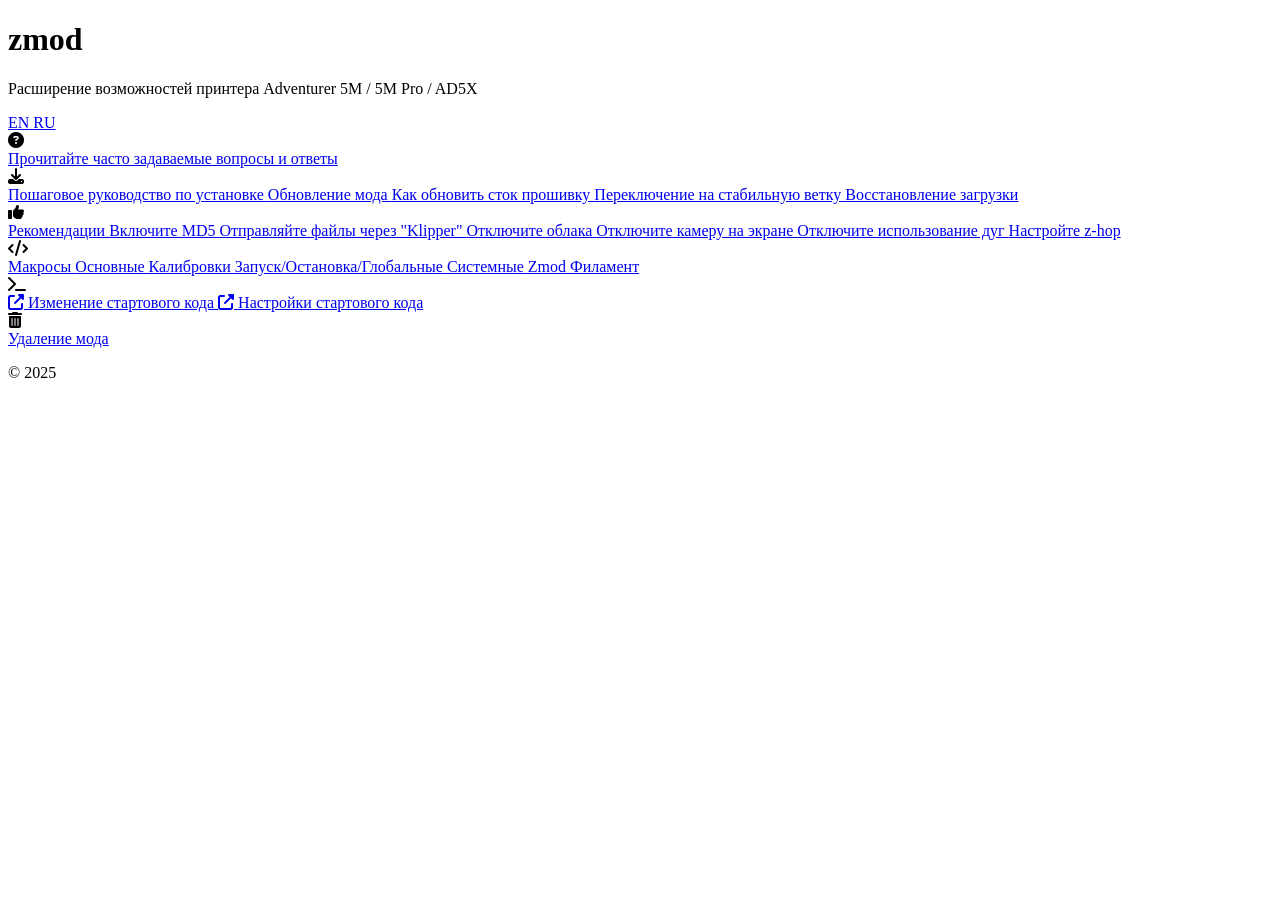
==== index_ru.html @ 7aacbcee "Merge pull request #3 from seligor/patch-2 Update index_ru.html" ====
<!DOCTYPE html>
<html lang="ru">
<head>
    <meta charset="UTF-8">
    <meta name="viewport" content="width=device-width, initial-scale=1.0">
    <title>Расширение возможностей принтера Adventurer 5M / 5M Pro / AD5X</title>
    <link rel="stylesheet" href="style.css">
    <link rel="stylesheet" href="https://cdnjs.cloudflare.com/ajax/libs/font-awesome/6.4.0/css/all.min.css">
</head>
<body>
    <header>
		<div class="header-content">
			<div class="title-container">
				<h1>zmod</h1>
				<p>Расширение возможностей принтера Adventurer 5M / 5M Pro / AD5X</p>
			</div>
		    <a href="index.html" class="language-switcher">
                <span class="toggle-text">EN</span>
                <span class="toggle-text active">RU</span>
                <span class="toggle-handle"></span>
            </a>
    </header>
    
    <main class="grid-container">
        <div class="grid-item">
            <div class="icon"><i class="fas fa-question-circle"></i></div>

            <div class="links-container">
                <a href="https://github.com/ghzserg/zmod/wiki/FAQ" 
                   target="_blank" 
                   class="content-link"
                   <i class="fas fa-external-link-alt"></i> Прочитайте часто задаваемые вопросы и ответы
                </a>
            </div>
        </div>
        
        <div class="grid-item">
            <div class="icon"><i class="fas fa-download"></i></div>

            <div class="links-container">
                <a href="https://github.com/ghzserg/zmod/wiki/Setup#установка-мода" 
                   target="_blank" 
                   class="content-link"
                   <i class="fas fa-external-link-alt"></i> Пошаговое руководство по установке
                </a>
                <a href="https://github.com/ghzserg/zmod/wiki/Setup#обновление-мода"
                    target="_blank"
                    class="content-link"
                    <i class="fas fa-external-link-alt"></i> Обновление мода
                </a>
                <a href="https://github.com/ghzserg/zmod/wiki/Setup#как-обновлять-сток"
                    target="_blank"
                    class="content-link"
                    <i class="fas fa-external-link-alt"></i> Как обновить сток прошивку
                </a>
                <a href="https://github.com/ghzserg/zmod/wiki/Setup#работа-на--относительно-стабильном-релизе"
                    target="_blank"
                    class="content-link"
                    <i class="fas fa-external-link-alt"></i> Переключение на стабильную ветку
                </a>
                <a href="https://github.com/ghzserg/zmod/wiki/Setup#восстановление-загрузки"
                    target="_blank"
                    class="content-link"
                    <i class="fas fa-external-link-alt"></i> Восстановление загрузки
                </a>
            </div>
        </div>
        

        
        <div class="grid-item">
            <div class="icon"><i class="fas fa-thumbs-up"></i></div>

            <div class="links-container">
                <a href="https://github.com/ghzserg/zmod/wiki/Recomendations" 
                   target="_blank" 
                   class="content-link"
                   <i class="fas fa-external-link-alt"></i> Рекомендации
                </a>
                <a href="https://github.com/ghzserg/zmod/wiki/Recomendations#включите--контроль-md5" 
                   target="_blank" 
                   class="content-link"
                    <i class="fas fa-external-link-alt"></i> Включите MD5
                </a>
                   <a href="https://github.com/ghzserg/zmod/wiki/Recomendations#отправляйте-файлы-на--печать-через-octoklipper" 
                   target="_blank" 
                   class="content-link"
                    <i class="fas fa-external-link-alt"></i> Отправляйте файлы через "Klipper"
                </a>
                <a href="https://github.com/ghzserg/zmod/wiki/Recomendations#отключите-китайские-облака" 
                   target="_blank" 
                   class="content-link"
                   <i class="fas fa-external-link-alt"></i> Отключите облака
                </a>
                <a href="https://github.com/ghzserg/zmod/wiki/Recomendations#отключите--на-экране--принтера--встроенную-камеру" 
                   target="_blank" 
                   class="content-link"
                   <i class="fas fa-external-link-alt"></i> Отключите камеру на экране
                </a>
                <a href="https://github.com/ghzserg/zmod/wiki/Recomendations#отключите-аппроксимация-дугами-arc_move" 
                   target="_blank" 
                   class="content-link"
                   <i class="fas fa-external-link-alt"></i> Отключите использование дуг
                </a>
                <a href="https://github.com/ghzserg/zmod/wiki/Recomendations#замените-cпиральныйавтоматич-z-hop" 
                   target="_blank" 
                   class="content-link"
                   <i class="fas fa-external-link-alt"></i> Настройте z-hop
                </a>
            </div>
        </div>

        <div class="grid-item">
            <div class="icon"><i class="fas fa-code"></i></div>

            <div class="links-container">
                <a href="https://github.com/ghzserg/zmod/wiki/Macros" 
                   target="_blank" 
                   class="content-link"
                   <i class="fas fa-external-link-alt"></i> Макросы
                </a>
                <a href="https://github.com/ghzserg/zmod/wiki/Main_ru" 
                   target="_blank" 
                   class="content-link"
                   <i class="fas fa-external-link-alt"></i> Основные
                </a>
                <a href="https://github.com/ghzserg/zmod/wiki/Calibrations_ru" 
                   target="_blank" 
                   class="content-link"
                   <i class="fas fa-external-link-alt"></i> Калибровки
                </a>
                <a href="https://github.com/ghzserg/zmod/wiki/Global_ru" 
                   target="_blank" 
                   class="content-link"
                   <i class="fas fa-external-link-alt"></i> Запуск/Остановка/Глобальные
                </a>
                <a href="https://github.com/ghzserg/zmod/wiki/System_ru" 
                   target="_blank" 
                   class="content-link"
                   <i class="fas fa-external-link-alt"></i> Системные
                </a>
                <a href="https://github.com/ghzserg/zmod/wiki/Zmod_ru" 
                   target="_blank" 
                   class="content-link"
                   <i class="fas fa-external-link-alt"></i> Zmod
                </a>
                <a href="https://github.com/ghzserg/zmod/wiki/Filament_ru" 
                   target="_blank" 
                   class="content-link"
                   <i class="fas fa-external-link-alt"></i> Филамент
                </a>

            </div>
        </div>

        <div class="grid-item">
            <div class="icon"><i class="fas fa-terminal"></i></div>

            <div class="links-container">
                <a href="https://github.com/ghzserg/zmod/wiki/FAQ#через-изменение-стартового-кода-и-макрос-start_print" 
                    target="_blank" 
                    class="content-link">
                    <i class="fas fa-external-link-alt"></i> Изменение стартового кода
                </a>
                <a href="https://github.com/ghzserg/zmod/wiki/FAQ#надо-ли-менять-что-то-в-стартовом-коде"
                    target="_blank" 
                    class="content-link">
                    <i class="fas fa-external-link-alt"></i> Настройки стартового кода
                </a>
            </div>
        </div>


        <div class="grid-item">
            <div class="icon"><i class="fas fa-trash-alt"></i></div>

            <div class="links-container">
                <a href="https://github.com/ghzserg/zmod/wiki/Setup#удаление---временное-отключение-мода" 
                   target="_blank" 
                   class="content-link"
                   <i class="fas fa-external-link-alt"></i> Удаление мода
                </a>
            </div>
        </div>


    </main>

    <footer>
        <p>© 2025</p>
    </footer>

</body>
</html>
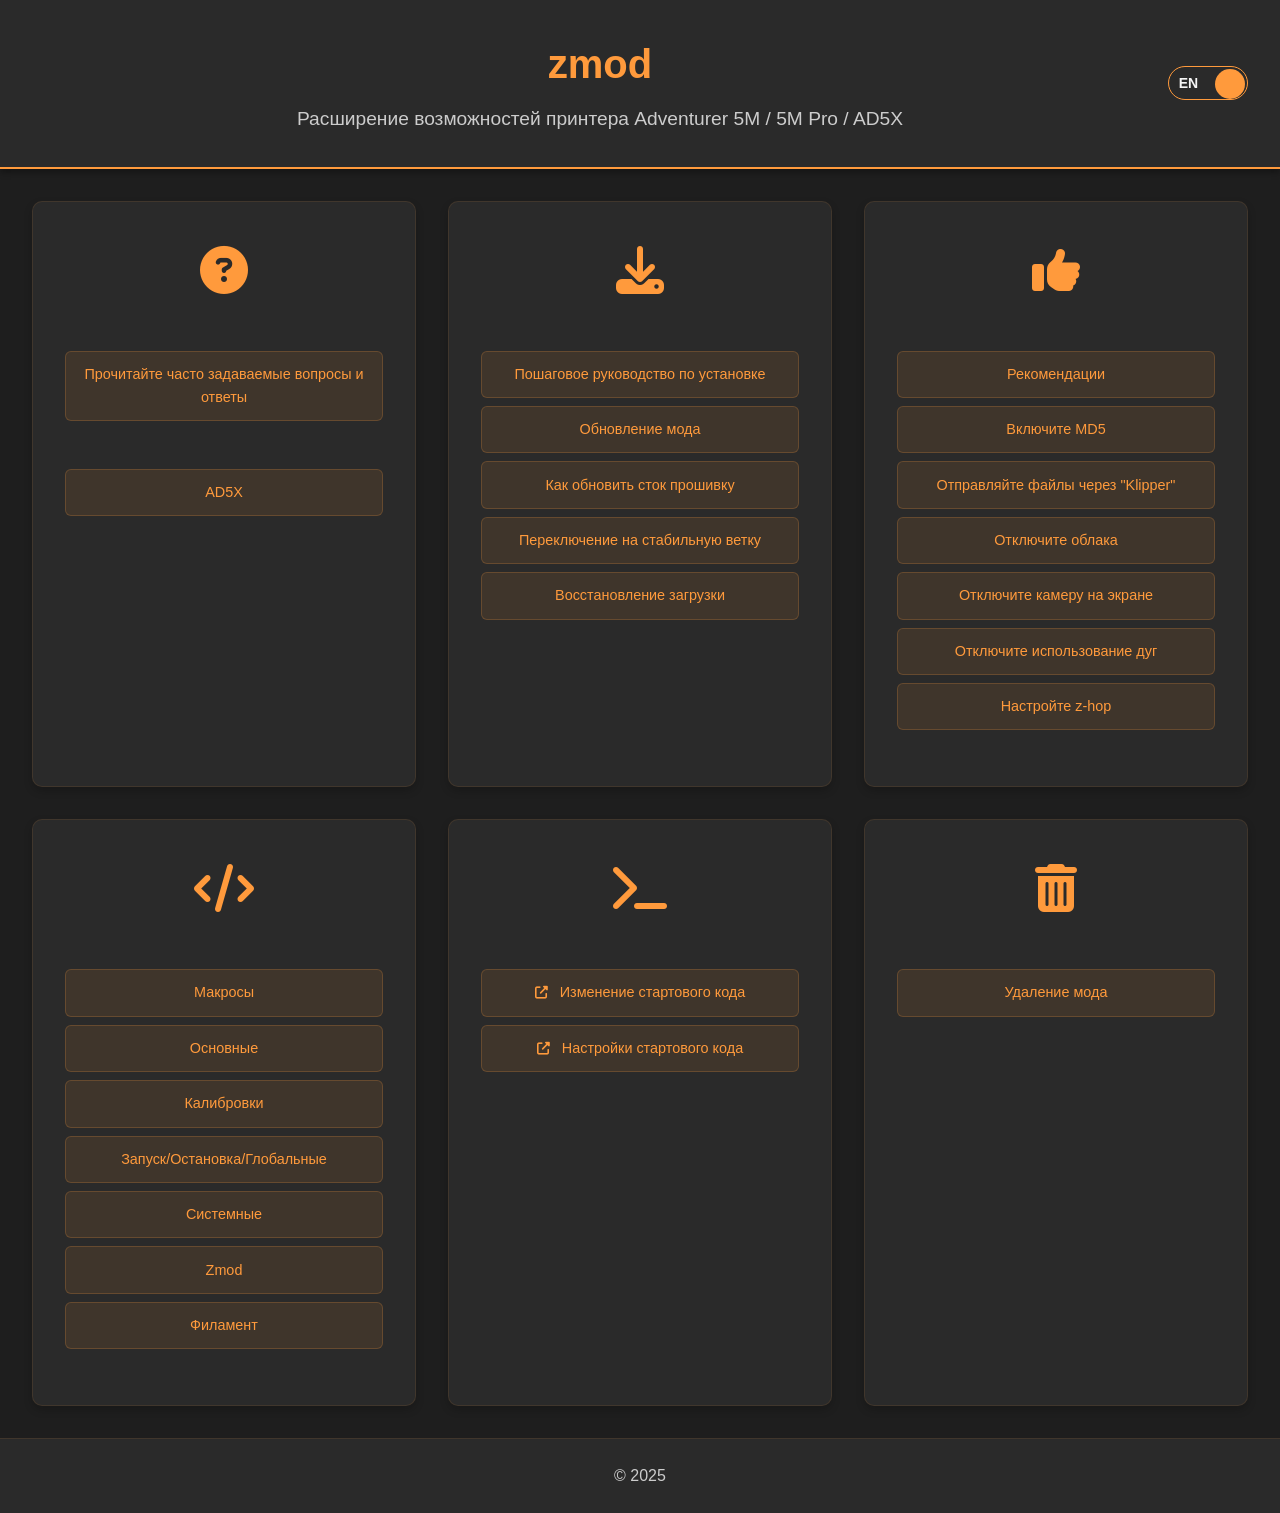
==== commit 2fa83f42: "Google" ====
--- a/index_ru.html
+++ b/index_ru.html
@@ -3,6 +3,7 @@
 <head>
     <meta charset="UTF-8">
     <meta name="viewport" content="width=device-width, initial-scale=1.0">
+    <meta name="google-site-verification" content="BIUrU5XFFF49SNm54-2f_i4-lqQy1WAagr-MUY8la9s" />
     <title>Расширение возможностей принтера Adventurer 5M / 5M Pro / AD5X</title>
     <link rel="stylesheet" href="style.css">
     <link rel="stylesheet" href="https://cdnjs.cloudflare.com/ajax/libs/font-awesome/6.4.0/css/all.min.css">
@@ -27,9 +28,16 @@
 
             <div class="links-container">
                 <a href="https://github.com/ghzserg/zmod/wiki/FAQ" 
-                   target="_blank" 
+                   target="_blank"
                    class="content-link"
                    <i class="fas fa-external-link-alt"></i> Прочитайте часто задаваемые вопросы и ответы
+                </a>
+            </div>
+            <div class="links-container">
+                <a href="https://github.com/ghzserg/zmod/wiki/AD5X"
+                   target="_blank"
+                   class="content-link"
+                   <i class="fas fa-external-link-alt"></i> AD5X
                 </a>
             </div>
         </div>
--- a/style.css
+++ b/style.css
@@ -0,0 +1,217 @@
+:root {
+    --bg-dark: #1e1e1e;
+    --bg-panel: #2a2a2a;
+    --accent-primary: #ff9a3c;
+    --accent-secondary: #ff6b6b;
+    --text-primary: #f5f5f5;
+    --text-secondary: #cccccc;
+    --link-color: #ff9a3c;
+    --link-hover: #ff6b6b;
+}
+
+* {
+    margin: 0;
+    padding: 0;
+    box-sizing: border-box;
+    font-family: 'Segoe UI', Tahoma, Geneva, Verdana, sans-serif;
+}
+
+body {
+    background-color: var(--bg-dark);
+    color: var(--text-primary);
+    min-height: 100vh;
+    display: flex;
+    flex-direction: column;
+    line-height: 1.6;
+}
+
+header {
+    background-color: var(--bg-panel);
+    padding: 2rem;
+    text-align: center;
+    box-shadow: 0 4px 6px rgba(0, 0, 0, 0.3);
+    border-bottom: 2px solid var(--accent-primary);
+}
+
+header h1 {
+    font-size: 2.5rem;
+    margin-bottom: 0.5rem;
+    color: var(--accent-primary);
+}
+
+header p {
+    font-size: 1.2rem;
+    color: var(--text-secondary);
+}
+
+.header-content {
+    display: flex;
+    justify-content: space-between;
+    align-items: center;
+    width: 100%;
+}
+
+.title-container {
+    flex: 1;
+}
+
+.language-switcher {
+    display: inline-block;
+    position: relative;
+    width: 80px;
+    height: 34px;
+    background-color: var(--bg-panel);
+    border-radius: 17px;
+    cursor: pointer;
+    transition: all 0.3s;
+    border: 1px solid var(--accent-primary);
+    overflow: hidden;
+    text-decoration: none;
+}
+
+.toggle-text {
+    position: absolute;
+    top: 50%;
+    transform: translateY(-50%);
+    font-size: 14px;
+    font-weight: bold;
+    color: var(--text-primary);
+    transition: all 0.3s;
+    width: 50%;
+    text-align: center;
+}
+
+.toggle-text:first-child {
+    left: 0;
+}
+
+.toggle-text:last-child {
+    right: 0;
+}
+
+.toggle-text.active {
+    color: var(--accent-primary);
+    font-weight: bold;
+}
+
+.toggle-handle {
+    position: absolute;
+    top: 2px;
+    width: 30px;
+    height: 30px;
+    background-color: var(--accent-primary);
+    border-radius: 50%;
+    transition: all 0.3s;
+}
+
+/* Позиция для английской версии (index.html) */
+.language-switcher .toggle-handle {
+    left: 2px;
+}
+
+/* Позиция для русской версии (index_ru.html) */
+.language-switcher[href="index.html"] .toggle-handle {
+    left: calc(100% - 32px);
+}
+
+.language-switcher:hover {
+    background-color: var(--hover-color);
+}
+
+
+
+.grid-container {
+    display: grid;
+    grid-template-columns: repeat(auto-fill, minmax(300px, 1fr));
+    gap: 2rem;
+    padding: 2rem;
+    flex: 1;
+}
+
+.grid-item {
+    background-color: var(--bg-panel);
+    border-radius: 10px;
+    padding: 2rem;
+    text-align: center;
+    transition: all 0.3s ease;
+    cursor: pointer;
+    box-shadow: 0 4px 8px rgba(0, 0, 0, 0.2);
+    display: flex;
+    flex-direction: column;
+    align-items: center;
+    /*justify-content: center;*/
+    border: 1px solid rgba(255, 154, 60, 0.1);
+}
+
+.grid-item:hover {
+    transform: translateY(-5px);
+    box-shadow: 0 6px 12px rgba(0, 0, 0, 0.3);
+    border-color: rgba(255, 154, 60, 0.3);
+}
+
+.icon {
+    font-size: 3rem;
+    margin-bottom: 1rem;
+    color: var(--accent-primary);
+}
+
+.grid-item h2 {
+    margin-bottom: 0.5rem;
+    font-size: 1.5rem;
+    color: var(--text-primary);
+}
+
+.grid-item p {
+    color: var(--text-secondary);
+    font-size: 1rem;
+}
+
+/* Стили для ссылок */
+.links-container {
+    margin: 1rem 0;
+    width: 100%;
+}
+
+.content-link {
+    display: block;
+    color: var(--link-color);
+    background-color: rgba(255, 154, 60, 0.1);
+    padding: 0.7rem;
+    margin: 0.5rem 0;
+    border-radius: 6px;
+    text-decoration: none;
+    transition: all 0.3s ease;
+    font-size: 0.9rem;
+    border: 1px solid rgba(255, 154, 60, 0.2);
+}
+
+.content-link:hover {
+    background-color: rgba(255, 107, 107, 0.2);
+    color: var(--link-hover);
+    border-color: rgba(255, 107, 107, 0.4);
+    transform: translateX(5px);
+}
+
+.content-link i {
+    margin-right: 0.5rem;
+    font-size: 0.8rem;
+}
+
+footer {
+    background-color: var(--bg-panel);
+    text-align: center;
+    padding: 1.5rem;
+    margin-top: auto;
+    color: var(--text-secondary);
+    border-top: 1px solid rgba(255, 154, 60, 0.1);
+}
+
+@media (max-width: 768px) {
+    .grid-container {
+        grid-template-columns: 1fr;
+    }
+    
+    header h1 {
+        font-size: 2rem;
+    }
+}
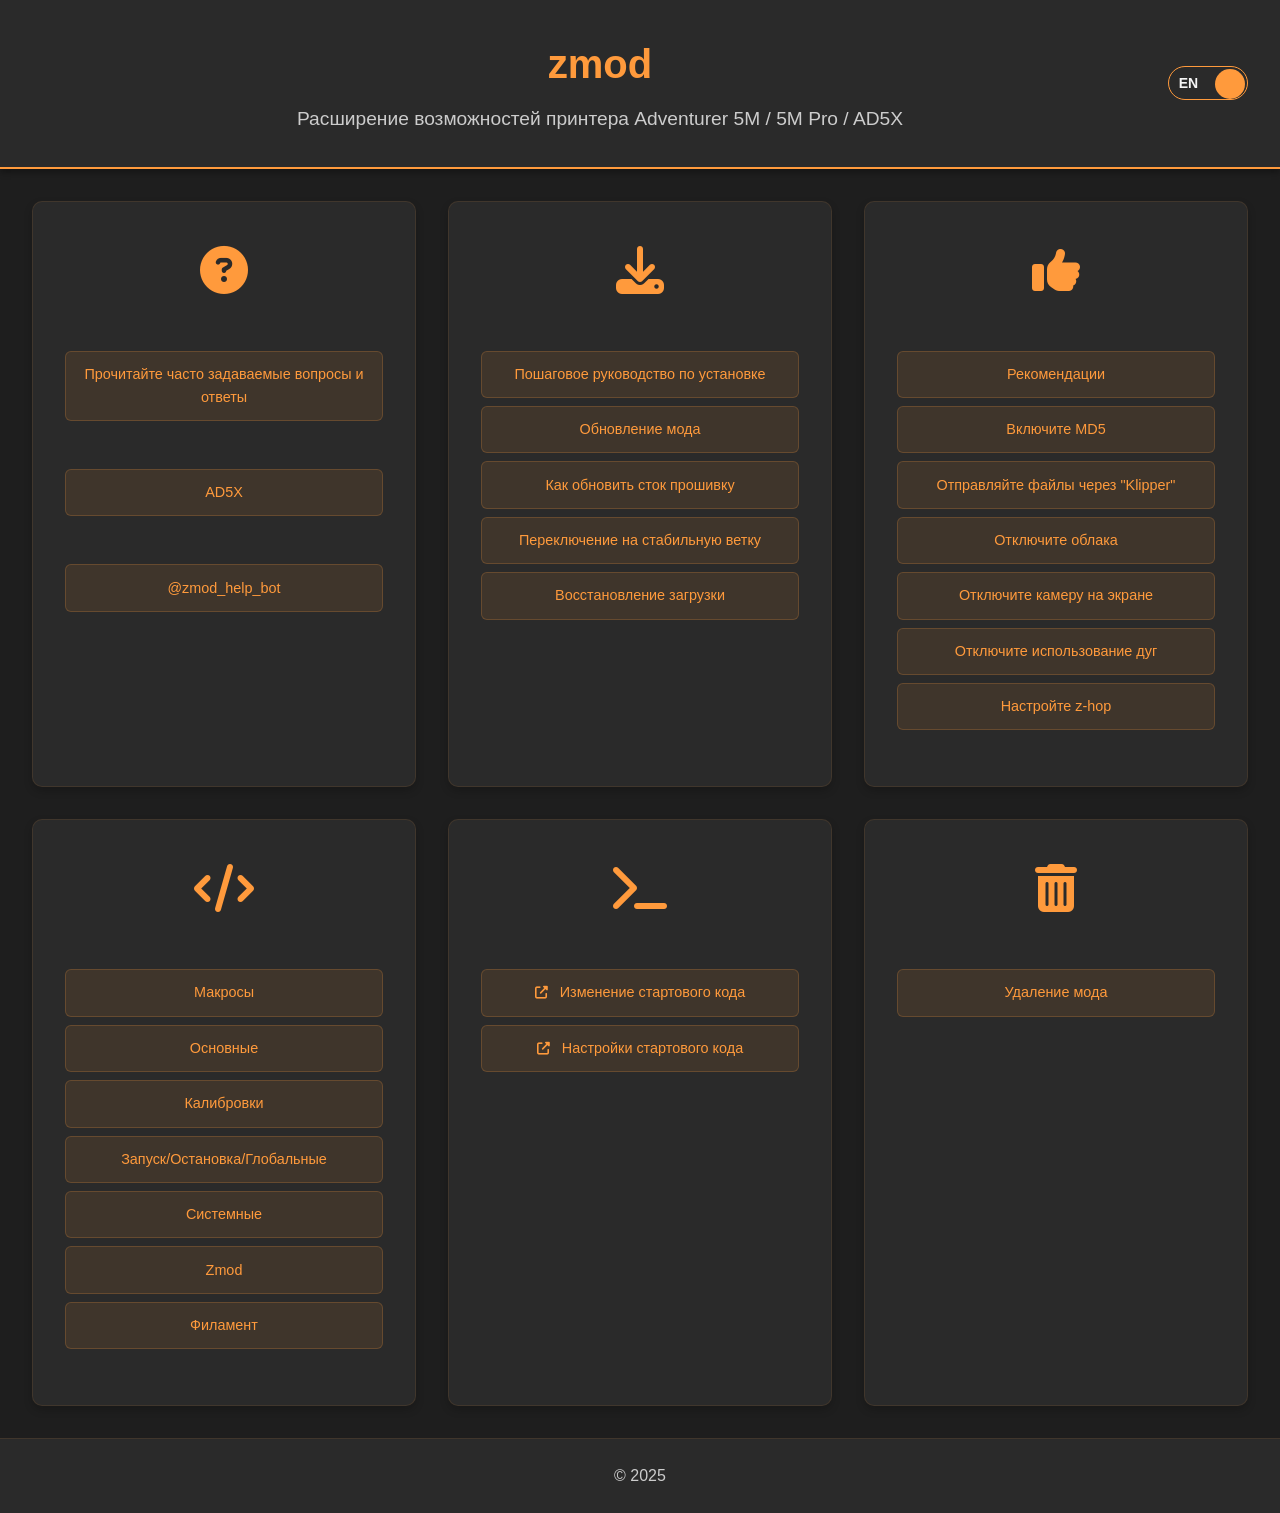
==== commit a8fa1b0c: "zmod_help_bot" ====
--- a/index_ru.html
+++ b/index_ru.html
@@ -40,8 +40,14 @@
                    <i class="fas fa-external-link-alt"></i> AD5X
                 </a>
             </div>
-        </div>
-        
+            <div class="links-container">
+                <a href="http://t.me/zmod_help_bot"
+                   target="_blank"
+                   class="content-link"
+                   <i class="fas fa-external-link-alt"></i> @zmod_help_bot
+                </a>
+            </div>
+        </div>
         <div class="grid-item">
             <div class="icon"><i class="fas fa-download"></i></div>
 
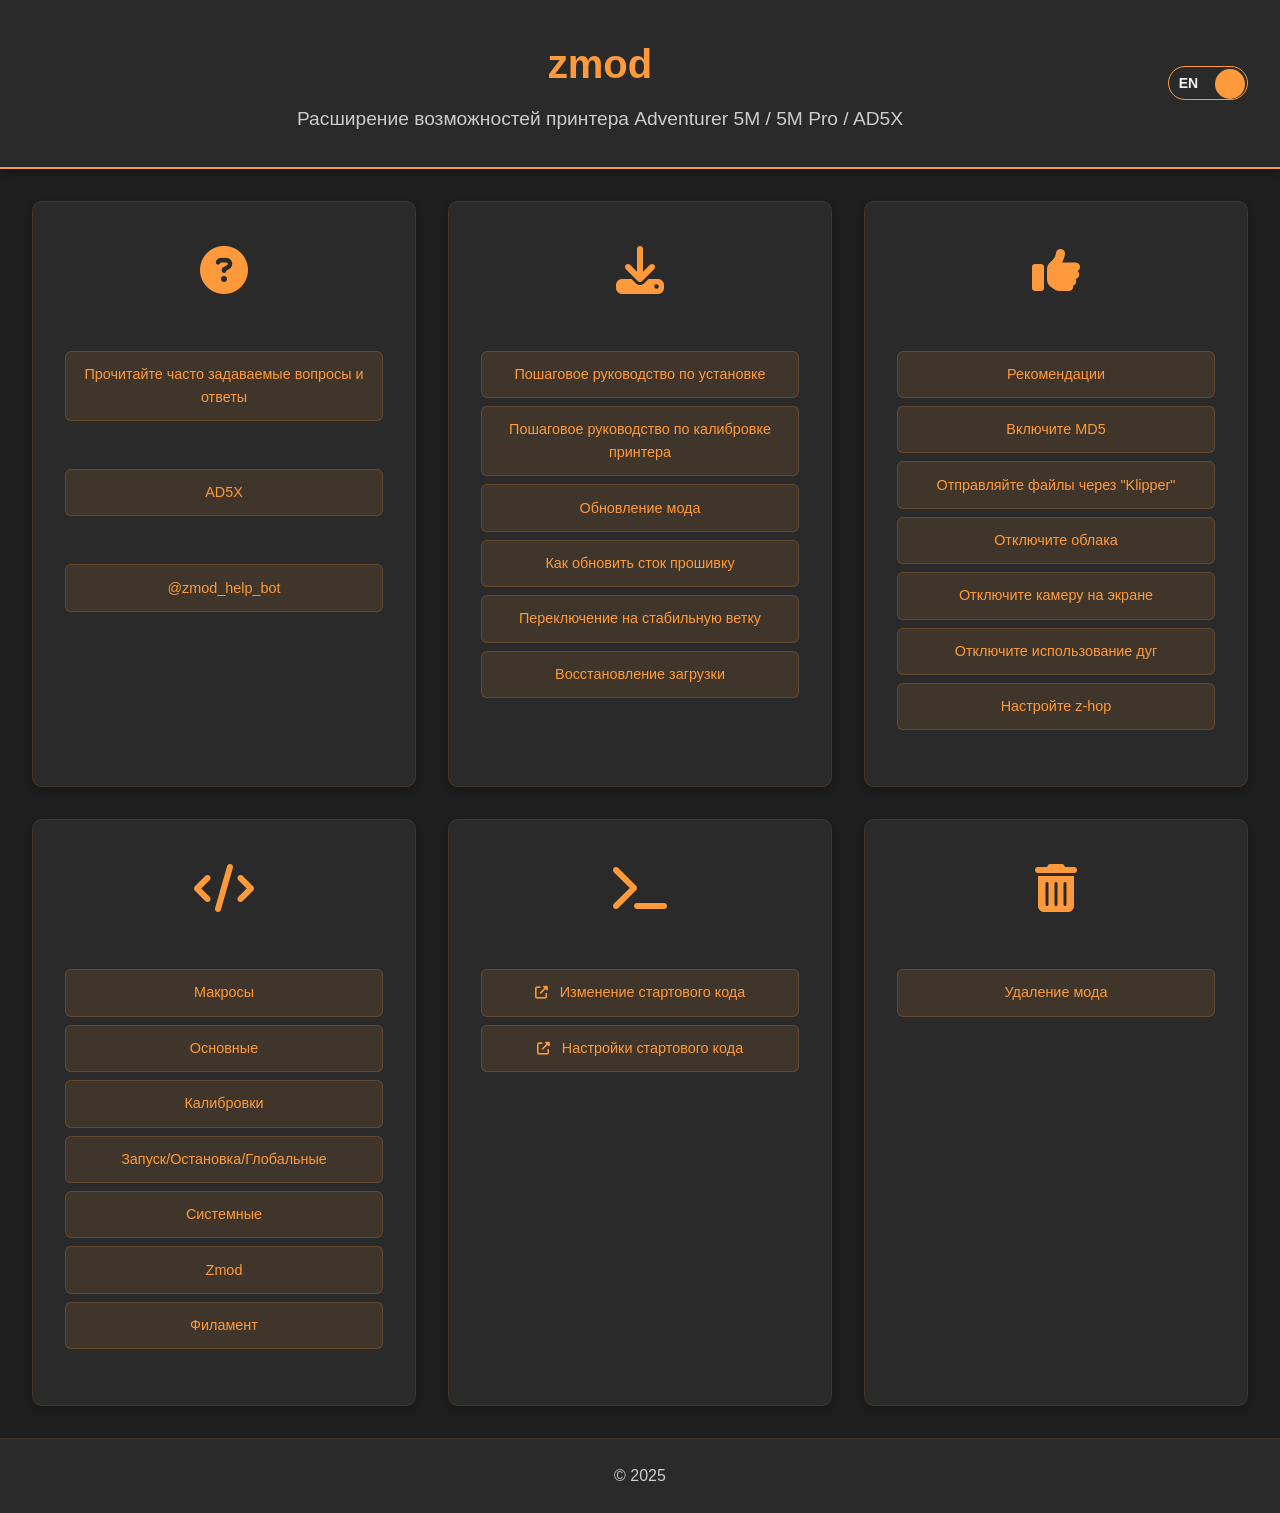
==== commit 8fa23780: "Update" ====
--- a/index_ru.html
+++ b/index_ru.html
@@ -57,6 +57,11 @@
                    class="content-link"
                    <i class="fas fa-external-link-alt"></i> Пошаговое руководство по установке
                 </a>
+                <a href="https://github.com/ghzserg/zmod/wiki/Setup#%D0%BA%D0%B0%D0%BB%D0%B8%D0%B1%D1%80%D0%BE%D0%B2%D0%BA%D0%B0-%D0%BF%D1%80%D0%B8%D0%BD%D1%82%D0%B5%D1%80%D0%B0-%D0%B4%D0%BB%D1%8F-%D0%BD%D0%BE%D0%B2%D0%B8%D1%87%D0%BA%D0%BE%D0%B2"
+                   target="_blank" 
+                   class="content-link"
+                   <i class="fas fa-external-link-alt"></i> Пошаговое руководство по калибровке принтера
+                </a>
                 <a href="https://github.com/ghzserg/zmod/wiki/Setup#обновление-мода"
                     target="_blank"
                     class="content-link"
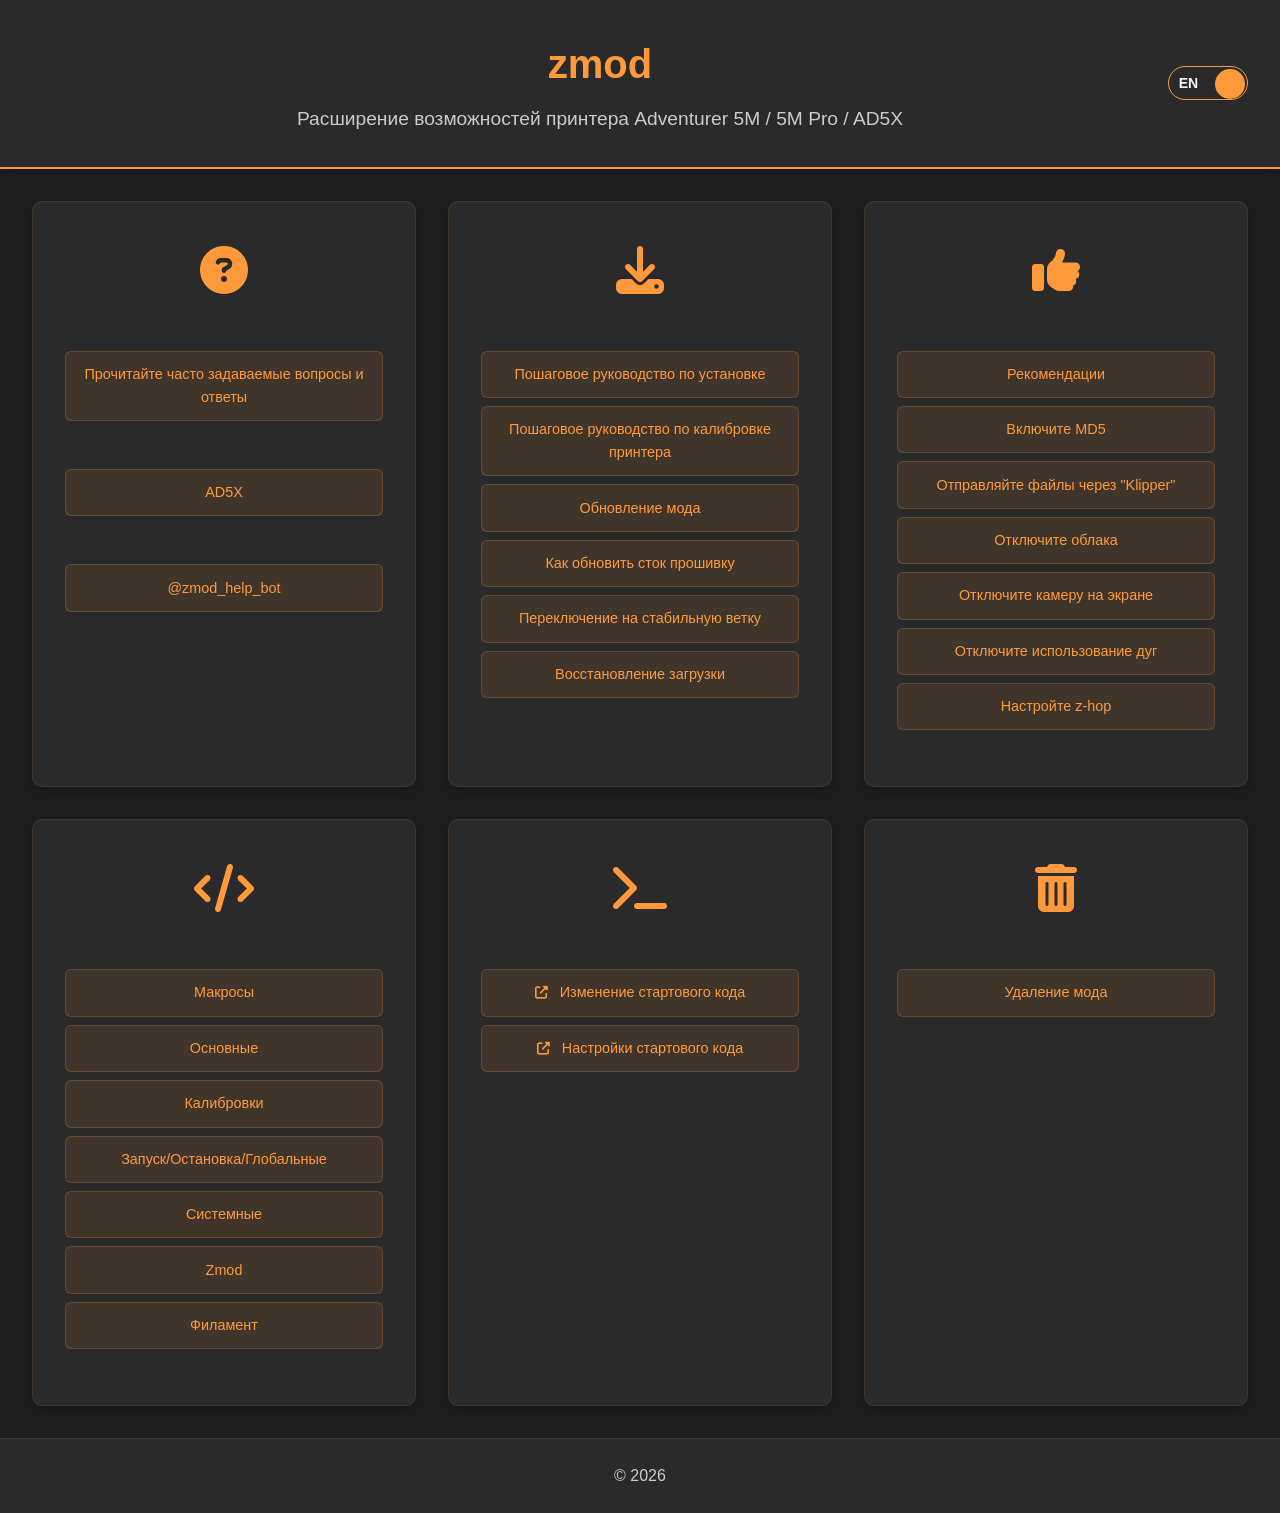
==== commit f26203ed: "Update" ====
--- a/index_ru.html
+++ b/index_ru.html
@@ -206,7 +206,7 @@
     </main>
 
     <footer>
-        <p>© 2025</p>
+        <p>© 2026</p>
     </footer>
 
 </body>
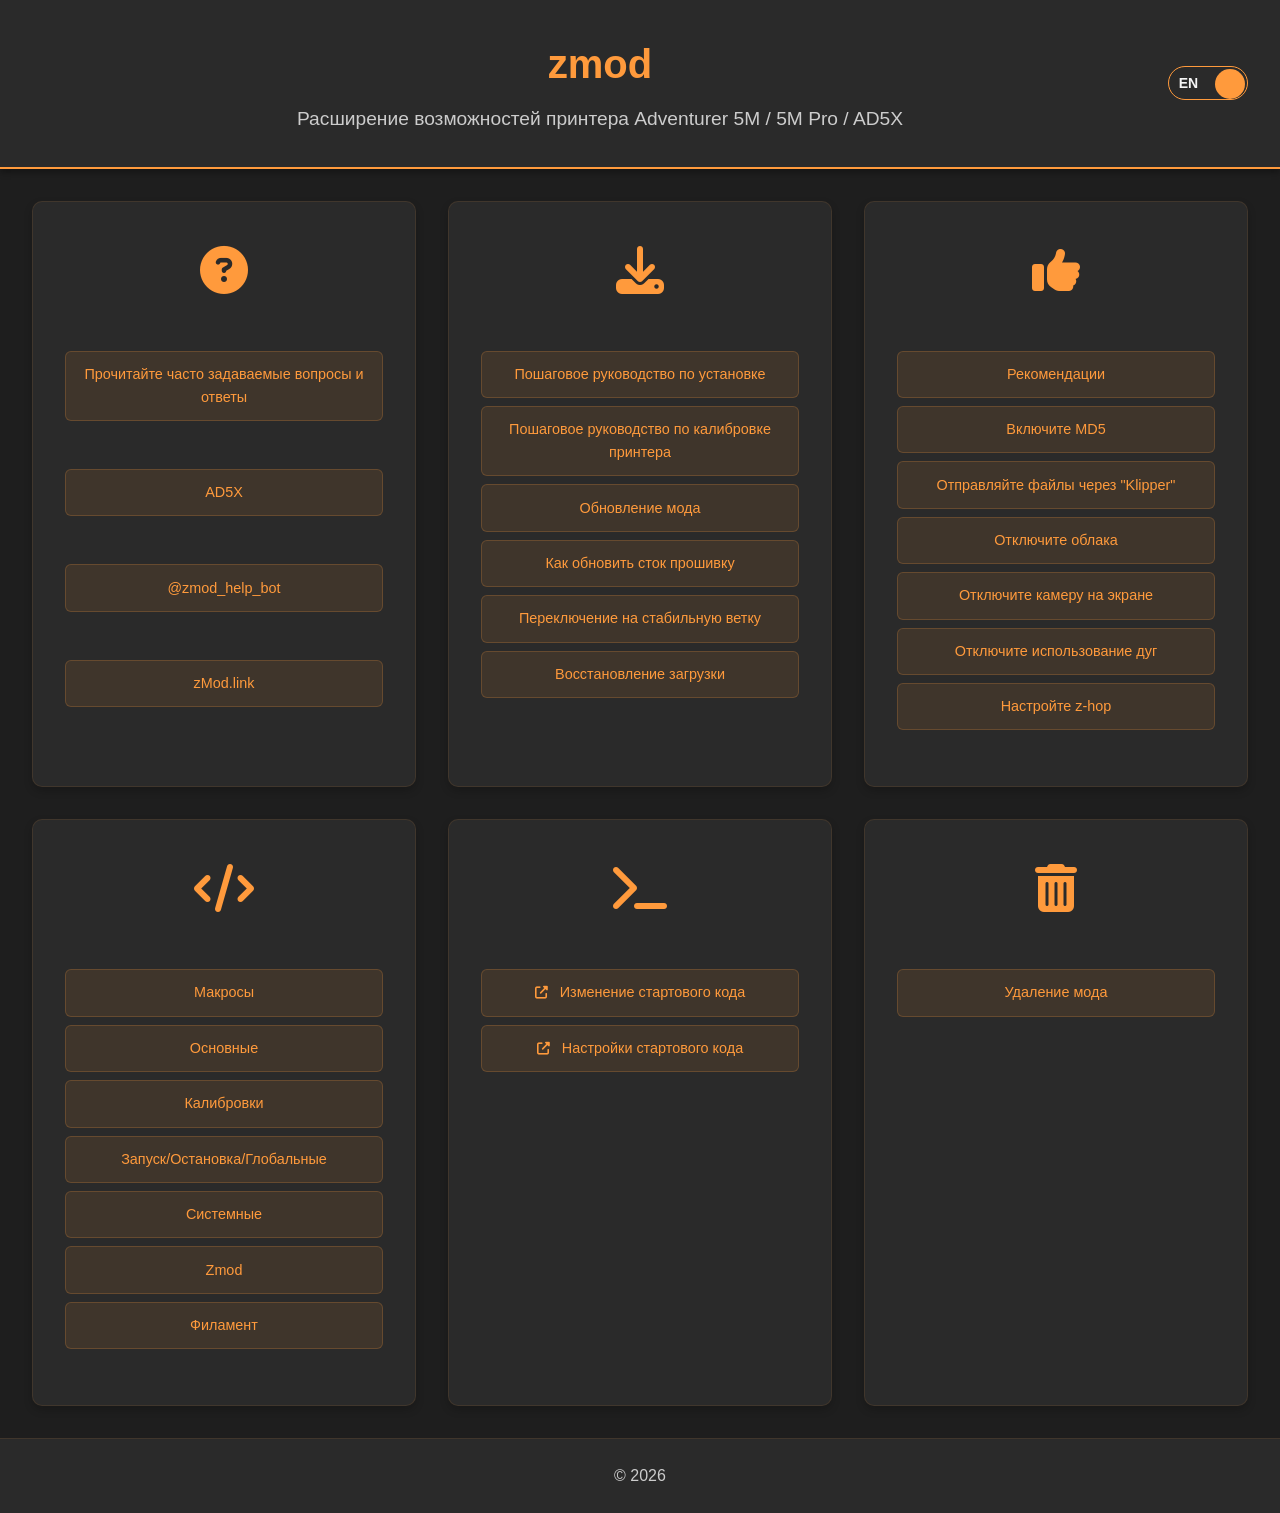
==== commit 9e9c9a5c: "zmod.link" ====
--- a/index_ru.html
+++ b/index_ru.html
@@ -47,6 +47,13 @@
                    <i class="fas fa-external-link-alt"></i> @zmod_help_bot
                 </a>
             </div>
+            <div class="links-container">
+                <a href="http://zmod.link/link/"
+                   target="_blank"
+                   class="content-link"
+                   <i class="fas fa-external-link-alt"></i>zMod.link
+                </a>
+            </div>
         </div>
         <div class="grid-item">
             <div class="icon"><i class="fas fa-download"></i></div>
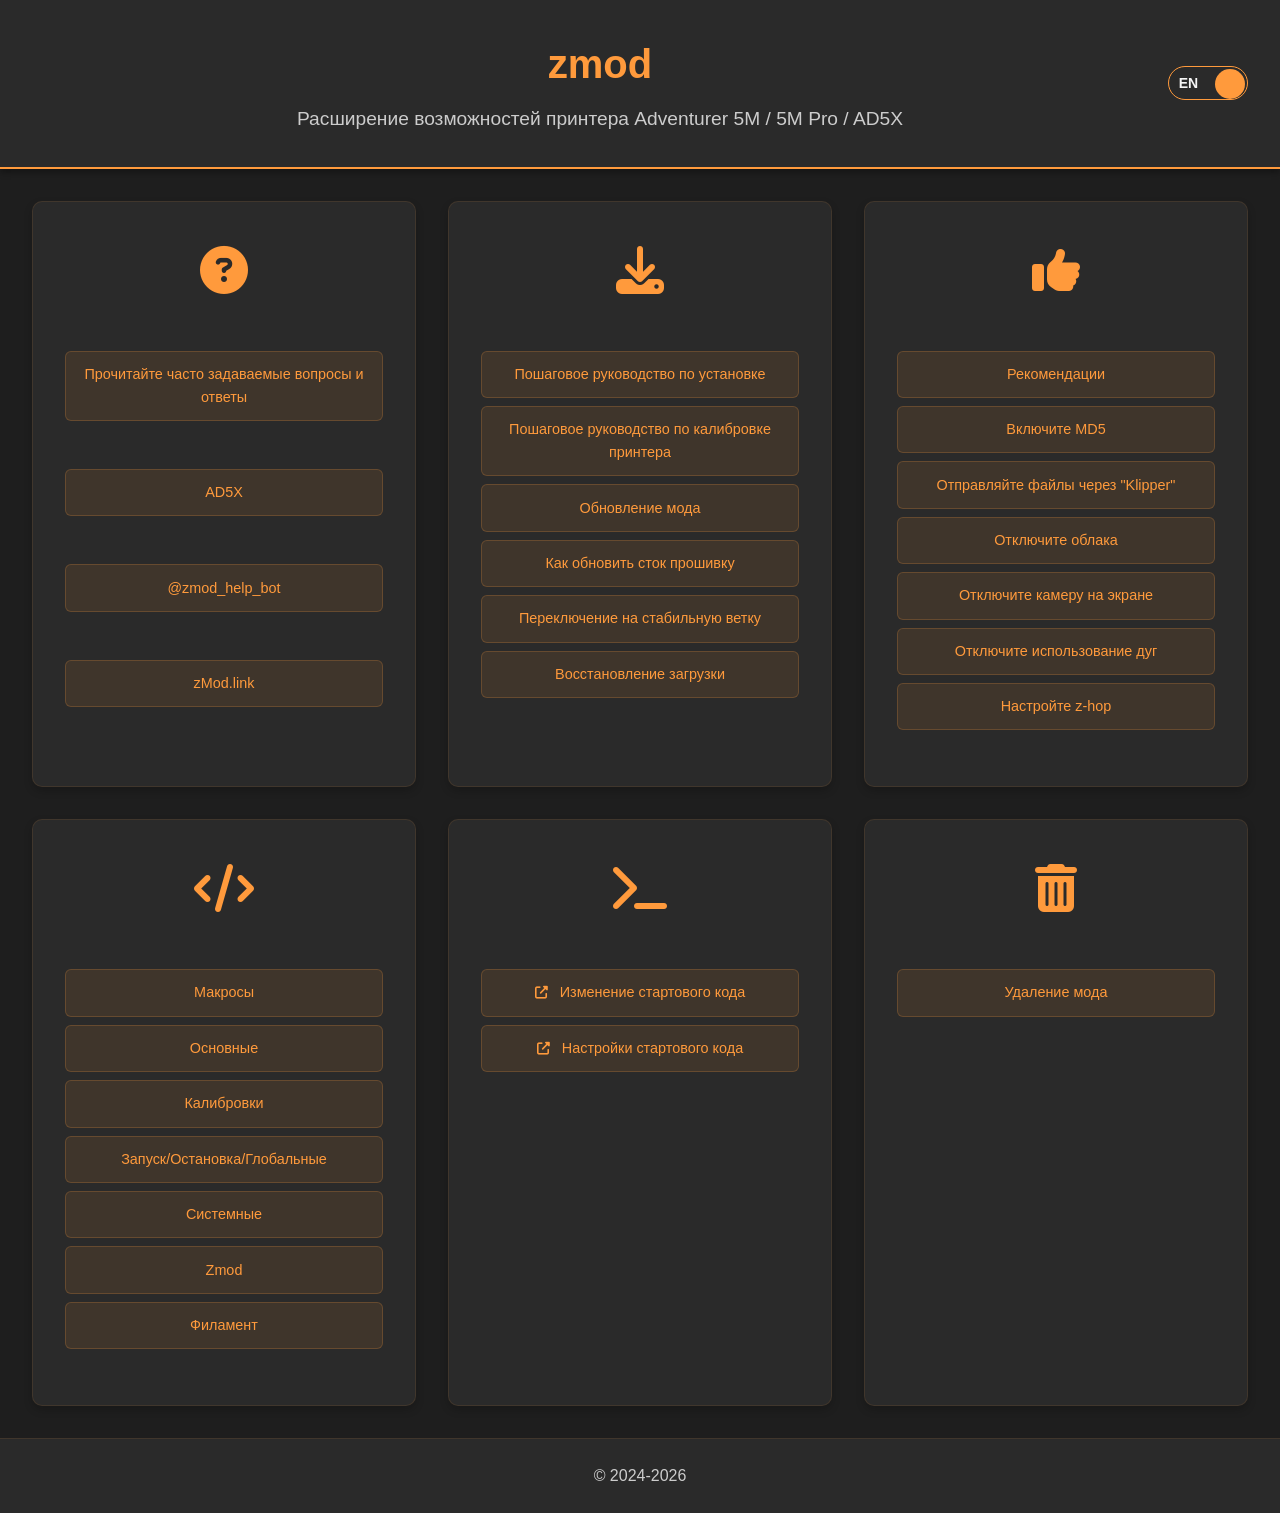
==== commit 6fb6bdfb: "zmod.link" ====
--- a/index_ru.html
+++ b/index_ru.html
@@ -213,7 +213,7 @@
     </main>
 
     <footer>
-        <p>© 2026</p>
+        <p>© 2024-2026</p>
     </footer>
 
 </body>
